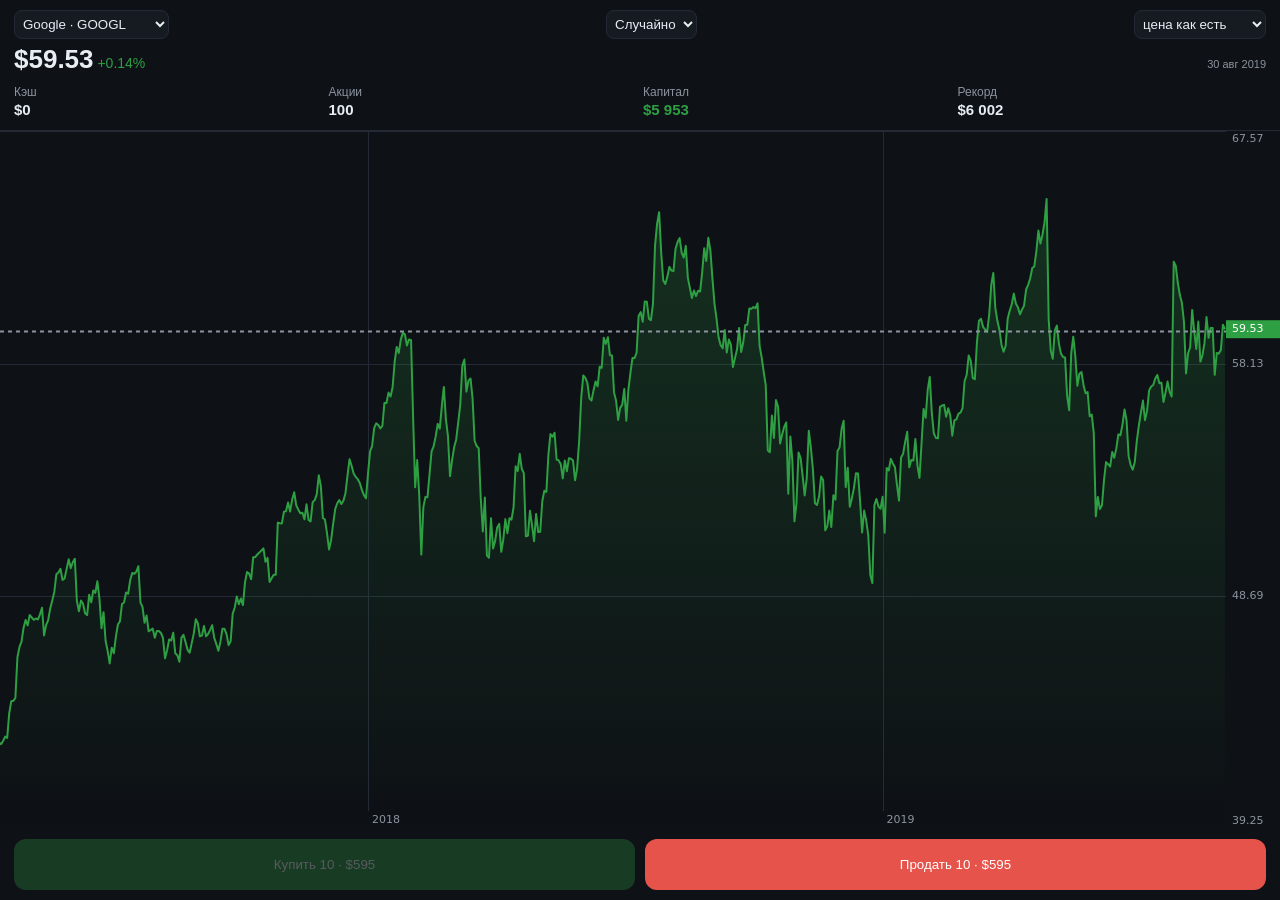
==== index.html @ d9f7d71a "Код-ревью: стрелки в селекторе и ось времени после круга истории Стрелка вниз при фокусе на селектор" ====
<!doctype html>
<html lang="ru">
<head>
<meta charset="utf-8">
<meta name="viewport" content="width=device-width,initial-scale=1,maximum-scale=1,user-scalable=no,viewport-fit=cover">
<meta name="theme-color" content="#0e1116">
<title>Abstract Trader</title>
<style>
  /* touch-action не наследуется, поэтому ставим всем: убирает зум по двойному тапу */
  * { box-sizing: border-box; margin: 0; padding: 0; touch-action: manipulation }
  :root {
    --bg:#0e1116; --panel:#161b22; --line:#232a35;
    --fg:#e6edf3; --dim:#8b949e; --up:#2ea043; --down:#e5534b;
    color-scheme: dark;
  }
  body {
    display: flex; flex-direction: column; height: 100dvh; overflow: hidden;
    background: var(--bg); color: var(--fg);
    font: 14px/1.3 -apple-system, BlinkMacSystemFont, "Segoe UI", Roboto, sans-serif;
    padding: env(safe-area-inset-top) env(safe-area-inset-right) env(safe-area-inset-bottom) env(safe-area-inset-left);
    user-select: none; -webkit-user-select: none; -webkit-text-size-adjust: 100%;
  }
  header { padding: 10px 14px; border-bottom: 1px solid var(--line) }
  .row { display: flex; justify-content: space-between; align-items: baseline; flex-wrap: wrap; gap: 6px 10px }
  .row + .row { margin-top: 4px }
  .price { font-size: 26px; font-weight: 600 }
  .hint { font-size: 11px; color: var(--dim) }
  select {
    max-width: 62%; padding: 5px 4px; border: 1px solid var(--line); border-radius: 8px;
    background: var(--panel); color: var(--fg); font: 600 12px/1 inherit; cursor: pointer;
  }
  .stats { display: grid; grid-template-columns: repeat(4, 1fr); gap: 6px; margin-top: 8px; font-size: 12px; color: var(--dim) }
  .stats b { display: block; font-size: 15px; font-weight: 600; color: var(--fg) }
  .num, .price, .stats b { font-variant-numeric: tabular-nums }
  main { position: relative; flex: 1; min-height: 0 }
  canvas { display: block; width: 100%; height: 100% }
  footer { display: grid; grid-template-columns: 1fr 1fr; gap: 10px; padding: 10px 14px }
  button {
    padding: 18px 0; border: 0; border-radius: 12px; color: #fff; cursor: pointer;
    font: 600 17px/1 inherit; -webkit-tap-highlight-color: transparent;
  }
  button.off { opacity: .3 }
  button:active:not(.off) { transform: translateY(1px) }
  #buy { background: var(--up) } #sell { background: var(--down) }
  #over {
    position: absolute; inset: 0; display: none; flex-direction: column; gap: 14px;
    align-items: center; justify-content: center; text-align: center;
    background: rgba(14,17,22,.92);
  }
  #over.show { display: flex }
  #over h1 { font-size: 22px; color: var(--down) }
  #restart { background: var(--panel); border: 1px solid var(--line); padding: 14px 26px }
</style>
</head>
<body>

<header>
  <div class="row">
    <select id="src"></select>
    <select id="year" hidden></select>
    <select id="month" hidden></select>
    <select id="mode" hidden title="Приводить цену к $10 или играть настоящими котировками">
      <option value="norm">приведена к 10$</option>
      <option value="real">цена как есть</option>
    </select>
  </div>
  <div class="row">
    <span>
      <span class="price" id="price">$10.00</span>
      <span class="num" id="chg">0.00%</span>
      <span class="hint" id="ref"></span>
    </span>
    <span class="hint" id="hint" title="Один тик — один торговый день"></span>
  </div>
  <div class="stats">
    <div>Кэш<b id="cash">$1000</b></div>
    <div>Акции<b id="shares">0</b></div>
    <div>Капитал<b id="equity">$1000</b></div>
    <div>Рекорд<b id="best">&mdash;</b></div>
  </div>
</header>

<main>
  <canvas id="c"></canvas>
  <div id="over">
    <h1 id="verdict">Банкрот</h1>
    <p id="result"></p>
    <button id="restart">Начать заново</button>
  </div>
</main>

<footer>
  <button id="buy">Купить 10</button>
  <button id="sell">Продать 10</button>
</footer>

<script src="data/index.js"></script>
<script>
'use strict';

// --- правила игры ---------------------------------------------------------
const TICK   = 100;    // мс на одну котировку
const POINTS = 600;    // точек в окне графика (= 60 секунд истории)
const LOT    = 10;     // акций в одной сделке
const START  = { price: 10, cash: 1000, shares: 0 };    // режим нормированной цены
const REAL   = { cash: 0, shares: 100 };               // режим настоящих котировок
const RUIN   = 0.1;    // банкротство, если осталась десятая часть стартового капитала

// --- модель случайного рынка ----------------------------------------------
const SIGMA = 0.003;   // волатильность за тик (в лог-доходности)
const PULL  = 0.0008;  // возврат к справедливой цене
const AXIS  = 54;      // ширина шкалы цен, px

// --- источники котировок --------------------------------------------------
// SIM — генератор; остальное — дневные бары реальных бумаг из data/quotes.js.
// Играем не абсолютной ценой, а доходностями бумаги, поэтому старт всегда $10.
const SIM = 'SIM';
const DEFAULT = 'GOOGL';               // что показываем новому игроку
const TICKERS = window.TICKERS || {};   // код бумаги -> название
const QUOTES = window.QUOTES || {};    // сюда попадают уже загруженные ряды

const $ = id => document.getElementById(id);
const cv = $('c'), ctx = cv.getContext('2d');
const hist = new Float32Array(POINTS);    // кольцевой буфер котировок
const months = new Uint16Array(POINTS);  // и код месяца каждого бара: (год - 1970) * 12 + месяц

let head = 0, price, cash, shares, avg, peak, dead;
let drift, regimeEnd, tickAt;
let srcKey = SIM, src = null, series = null, idx = 0, ts = 0;
let startAt = -1;                          // -1 — начинать со случайного места истории
let factor = 1;                            // накопленное дробление акций
let real = false, base = START.price, startEq = 0, rec = SIM, saveAt = 0;
let curAcc = '$', curSec = '$';        // валюта счёта и валюта самой бумаги
let W = 0, H = 0, PW = 0, upFill, downFill;

// --- результат в localStorage ---------------------------------------------
const KEY = 'abstract-trader';
let saved = {};
try { saved = JSON.parse(localStorage.getItem(KEY)) || {}; } catch (e) {}
if (!saved.best || typeof saved.best !== 'object') saved.best = {};   // рекорд — свой у каждой бумаги
function persist() { try { localStorage.setItem(KEY, JSON.stringify(saved)); } catch (e) {} }

// --- рынок ----------------------------------------------------------------
let spare = null;
function gauss() {                     // Бокс—Мюллер, вторую величину кэшируем
  if (spare !== null) { const v = spare; spare = null; return v; }
  const r = Math.sqrt(-2 * Math.log(1 - Math.random())), a = 2 * Math.PI * Math.random();
  spare = r * Math.sin(a);
  return r * Math.cos(a);
}

function newRegime(now) {              // новый тренд длиной 2...30 секунд
  drift = (Math.random() * 2 - 1) * 0.0005;
  regimeEnd = now + 2000 + Math.random() * 28000;
}

const NUM = new Intl.NumberFormat('ru-RU');
const short = v => {                   // 1 234 · 12k · 3.4M — иначе настоящие котировки не влезают
  v = Math.round(v);
  return v >= 1e6 ? (v / 1e6).toFixed(1) + 'M' : v >= 1e4 ? Math.round(v / 1e3) + 'k' : NUM.format(v);
};
const sign = (txt, cur) => cur === '$' ? '$' + txt : txt + ' ' + cur;   // ₽ пишется после суммы
const money = v => sign(short(v), curAcc);
const quote = (v, cur) => sign(v >= 1000 ? NUM.format(Math.round(v)) : v.toFixed(2), cur);

const MONTHS = ['янв', 'фев', 'мар', 'апр', 'май', 'июн', 'июл', 'авг', 'сен', 'окт', 'ноя', 'дек'];
const STEPS = [1, 2, 3, 6, 12, 24, 60, 120];   // сколько месяцев между подписями на оси времени
const monthOf = sec => { const d = new Date(sec * 1000); return (d.getUTCFullYear() - 1970) * 12 + d.getUTCMonth(); };
const stamp = sec => {                 // время хранится в часовом поясе биржи — печатаем как есть
  const d = new Date(sec * 1000);
  return d.getUTCDate() + ' ' + MONTHS[d.getUTCMonth()] + ' ' + d.getUTCFullYear();
};

const equity = () => cash + shares * price;

function simReturn(now) {              // тренд + возврат к среднему + случайный шок
  if (now >= regimeEnd) newRegime(now);
  return drift + PULL * Math.log(START.price / price) + SIGMA * gauss();
}

function realReturn() {                // следующий бар реальной истории
  const prev = series[idx];
  if (++idx === series.length) { idx = 0; ts = src.t0; return 0; }   // круг: цену не рвём
  ts += src.dh[idx - 1] * 3600;
  return Math.log(series[idx] / prev);
}

// Как настоящий эмитент: если цена ушла далеко от стартовой, дробим акции (k = 2)
// или, наоборот, консолидируем (k = 0.5). Капитал и форма графика не меняются —
// меняется только масштаб цены, и лот из 10 акций остаётся по карману.
function rescale(k) {
  const odd = shares % (2 * LOT);        // при консолидации остаток не делится на лот —
  if (k < 1) { cash += odd * price; shares -= odd; }   // отдаём его деньгами
  shares *= k; price /= k; avg /= k; factor *= k;
  for (let i = 0; i < POINTS; i++) hist[i] /= k;
}

function step(now) {
  price *= Math.exp(series ? realReturn() : simReturn(now));
  hist[head] = price;
  if (series) months[head] = monthOf(ts);
  head = (head + 1) % POINTS;
  if (!real) {                          // настоящие котировки не трогаем
    if (price > base * 2) rescale(2);
    else if (price < base / 2) rescale(0.5);
  }

  const eq = equity();
  if (eq > peak) {
    peak = eq;
    if (peak > (saved.best[rec] || 0)) {       // рекорд пишем сразу, а не в конце партии
      saved.best[rec] = Math.round(peak);
      if (now > saveAt) { persist(); saveAt = now + 2000; }   // на диск — не чаще раза в 2 секунды
    }
  }
  if (eq < startEq * RUIN || (!shares && cash < LOT * price)) gameOver();
}

// --- сделки ---------------------------------------------------------------
function buy() {
  const cost = LOT * price;
  if (dead || cash < cost) return;
  avg = (avg * shares + cost) / (shares + LOT);
  cash -= cost; shares += LOT;
  hud();
}

function sell() {
  if (dead || shares < LOT) return;
  cash += LOT * price; shares -= LOT;
  hud();
}

// --- партия ---------------------------------------------------------------
function reset() {
  factor = 1;
  src = QUOTES[srcKey] || null;
  series = src ? src.c : null;
  real = !!series && $('mode').value === 'real';
  curSec = src && src.cur || '$';
  curAcc = real ? curSec : '$';        // с нормировкой к $10 счёт всегда долларовый
  rec = srcKey + (real ? '·real' : '');
  price = base = START.price;
  cash = real ? REAL.cash : START.cash;
  shares = real ? REAL.shares : START.shares;
  if (series) {
    // отрезок реальной истории; окно перед ним — уже готовая предыстория
    idx = startAt >= 0 ? startAt : POINTS + Math.floor(Math.random() * (series.length - POINTS));
    const from = idx - POINTS + 1;
    if (real) price = base = series[idx];
    ts = src.t0;
    for (let i = 0; i < from; i++) ts += src.dh[i] * 3600;
    for (let i = 0; i < POINTS; i++) {
      hist[i] = price * series[from + i] / series[idx];
      months[i] = monthOf(ts);
      if (i < POINTS - 1) ts += src.dh[from + i] * 3600;   // в конце ts — время текущего бара
    }
  } else {
    // предыстория: идём от текущей цены назад, чтобы график сразу выглядел живым
    for (let i = POINTS - 1, p = price; i >= 0; i--) {
      hist[i] = p;
      p *= Math.exp(SIGMA * gauss() - PULL * Math.log(START.price / p));
    }
  }
  head = 0;
  avg = price;
  peak = startEq = equity(); dead = false;
  tickAt = performance.now(); newRegime(tickAt);
  $('over').classList.remove('show');
  hud();
}

function gameOver() {
  dead = true;
  saved.last = Math.round(peak);
  saved.best[rec] = Math.max(saved.best[rec] || 0, saved.last);
  persist();
  $('verdict').textContent = equity() < startEq * RUIN ? 'Банкрот' : 'Не на что торговать';
  $('result').textContent = 'Результат: ' + money(saved.last) + ' · Рекорд: ' + money(saved.best[rec]);
  $('over').classList.add('show');
  hud();
}

// --- интерфейс ------------------------------------------------------------
function hud() {
  const eq = equity(), mult = price * factor / base, chg = (mult - 1) * 100;
  $('price').textContent = quote(price, curAcc);
  // для справки — настоящая котировка бумаги в этот день, в её родной валюте
  $('ref').textContent = series && !real ? '(' + quote(series[idx], curSec) + ')' : '';
  // в затяжных партиях проценты вырождаются в пять цифр — печатаем кратность
  $('chg').textContent = Math.abs(chg) < 1000 ? (chg < 0 ? '' : '+') + chg.toFixed(2) + '%'
                                              : '×' + NUM.format(Math.round(mult));
  $('chg').style.color = chg < 0 ? 'var(--down)' : 'var(--up)';
  $('cash').textContent = money(cash);
  $('shares').textContent = NUM.format(shares);
  $('equity').textContent = money(eq);
  $('equity').style.color = eq < startEq ? 'var(--down)' : 'var(--up)';
  $('best').textContent = saved.best[rec] ? money(saved.best[rec]) : '—';
  $('hint').textContent = series ? stamp(ts) : 'выдуманная бумага';

  const cost = LOT * price;              // цену лота пишем на кнопке: видно, почему она гаснет
  $('buy').textContent = 'Купить 10 · ' + money(cost);
  $('sell').textContent = 'Продать 10 · ' + money(cost);
  $('buy').classList.toggle('off', dead || cash < cost);
  $('sell').classList.toggle('off', dead || shares < LOT);
}

function resize() {
  const r = cv.getBoundingClientRect(), d = Math.min(window.devicePixelRatio || 1, 2);
  W = r.width; H = r.height; PW = W - AXIS;
  cv.width = Math.round(W * d); cv.height = Math.round(H * d);
  ctx.setTransform(d, 0, 0, d, 0, 0);
  upFill = fade('#2ea043'); downFill = fade('#e5534b');
}

function fade(color) {
  const g = ctx.createLinearGradient(0, 0, 0, H);
  g.addColorStop(0, color + '40');
  g.addColorStop(1, color + '00');
  return g;
}

// f — доля прошедшего тика: за счёт неё график едет плавно, а не рывками
function draw(f) {
  ctx.clearRect(0, 0, W, H);

  let lo = Infinity, hi = -Infinity;
  for (let i = 0; i < POINTS; i++) { const v = hist[i]; if (v < lo) lo = v; if (v > hi) hi = v; }
  const pad = (hi - lo) * 0.12 + 0.02;
  lo = Math.max(0, lo - pad); hi += pad;   // цена не бывает отрицательной

  const k = H / (hi - lo);
  const y = v => (hi - v) * k;
  const dx = PW / (POINTS - 2);
  const x0 = PW - dx * (POINTS - f);

  ctx.font = '11px system-ui, sans-serif';
  ctx.textBaseline = 'middle';
  ctx.lineWidth = 1;
  for (let i = 0; i <= 3; i++) {
    const v = lo + (hi - lo) * i / 3, yy = Math.round(y(v)) + .5;
    ctx.strokeStyle = '#232a35';
    ctx.beginPath(); ctx.moveTo(0, yy); ctx.lineTo(PW, yy); ctx.stroke();
    ctx.fillStyle = '#8b949e';
    ctx.fillText(v >= 1000 ? Math.round(v) : v.toFixed(2), PW + 6, Math.min(Math.max(yy, 8), H - 8));
  }

  // ось времени: границы месяцев для реальной истории, секунды — для выдуманной
  if (series) {
    // шаг подписей выбираем из круглых значений и привязываем к самому месяцу (c % step),
    // а не к его номеру в окне — иначе при уходе месяца за край съезжал бы весь набор
    // после круга истории в окне соседствуют две эпохи и разность уходит в минус
    const span = Math.abs(months[(head + POINTS - 1) % POINTS] - months[head]);
    const step = STEPS.find(v => span / v <= 4) || 240;
    for (let i = 1; i < POINTS; i++) {
      const c = months[(head + i) % POINTS];
      if (c === months[(head + i - 1) % POINTS] || c % step) continue;
      mark(x0 + dx * i, step < 12 ? MONTHS[c % 12] + ' ' + (1970 + (c / 12 | 0)) : String(1970 + (c / 12 | 0)));
    }
  } else {
    for (let i = POINTS - 1 - 100; i > 0; i -= 100) mark(x0 + dx * i, '−' + (POINTS - 1 - i) * TICK / 1000 + ' с');
  }

  const up = price >= hist[head];               // hist[head] — самая старая точка
  ctx.beginPath();
  ctx.moveTo(x0, y(hist[head]));
  for (let i = 1; i < POINTS; i++) ctx.lineTo(x0 + dx * i, y(hist[(head + i) % POINTS]));
  ctx.strokeStyle = up ? '#2ea043' : '#e5534b';
  ctx.lineWidth = 2; ctx.lineJoin = 'round';
  ctx.stroke();

  ctx.lineTo(x0 + dx * (POINTS - 1), H); ctx.lineTo(x0, H); ctx.closePath();
  ctx.fillStyle = up ? upFill : downFill;
  ctx.fill();

  if (shares) {                                  // средняя цена позиции
    const yy = Math.round(y(avg)) + .5;
    ctx.setLineDash([4, 4]);
    ctx.strokeStyle = '#8b949e';
    ctx.beginPath(); ctx.moveTo(0, yy); ctx.lineTo(PW, yy); ctx.stroke();
    ctx.setLineDash([]);
  }

  const yp = Math.min(Math.max(y(price), 9), H - 9);   // ценник у правого края
  ctx.fillStyle = up ? '#2ea043' : '#e5534b';
  ctx.fillRect(PW, yp - 9, W - PW, 18);
  ctx.fillStyle = '#fff';
  ctx.fillText(price >= 1000 ? Math.round(price) : price.toFixed(2), PW + 6, yp);
}

function mark(x, text) {                 // вертикальная риска с подписью времени
  if (x < 24 || x > PW - 46) return;
  const xx = Math.round(x) + .5;
  ctx.strokeStyle = '#232a35';
  ctx.beginPath(); ctx.moveTo(xx, 0); ctx.lineTo(xx, H - 18); ctx.stroke();
  ctx.fillStyle = '#8b949e';
  ctx.fillText(text, x + 4, H - 9);
}

function frame(now) {
  if (!dead) {
    if (now - tickAt > 1000) tickAt = now - TICK;   // вкладка была свёрнута — не догоняем
    let ticks = 0;
    while (now - tickAt >= TICK && !dead) { tickAt += TICK; step(now); ticks++; }
    if (ticks) hud();
  }
  draw(dead ? 1 : (now - tickAt) / TICK);
  requestAnimationFrame(frame);
}

// --- выбор бумаги и периода -----------------------------------------------
const sel = $('src'), ySel = $('year'), mSel = $('month'), mode = $('mode');
let periods = [];                      // [год, месяц, номер бара] — откуда можно начать партию

// ряды лежат по файлу на бумагу и грузятся по требованию: история глубокая, старт лёгкий
const loading = {};
function load(key, done) {
  if (!TICKERS[key] || QUOTES[key]) return done();
  if (loading[key]) return;            // уже в пути — сработает тот же колбэк
  loading[key] = 1;
  const el = document.createElement('script');
  el.src = 'data/' + key + '.js';
  el.onload = el.onerror = () => { delete loading[key]; done(); };
  document.head.appendChild(el);
}

function start() { reset(); buildPeriods(); }

// начала месяцев, доступные для старта: раньше POINTS баров нет предыстории на весь экран
function buildPeriods() {
  periods = [];
  ySel.hidden = mode.hidden = !series;   // у выдуманной бумаги нет ни дат, ни настоящей цены
  mSel.hidden = true;
  ySel.textContent = '';
  if (!series) return;
  ySel.add(new Option('Случайно', -1));
  for (let i = 0, t = src.t0, m = -1, y = 0; i < series.length; t += (src.dh[i] || 0) * 3600, i++) {
    if (i < POINTS) continue;
    const d = new Date(t * 1000);
    if (d.getUTCMonth() === m) continue;
    m = d.getUTCMonth();
    periods.push([d.getUTCFullYear(), m, i]);
    if (d.getUTCFullYear() !== y) ySel.add(new Option(y = d.getUTCFullYear(), y));
  }
  ySel.value = -1;
}

sel.add(new Option('Выдуманная бумага', SIM));
for (const k in TICKERS) sel.add(new Option(TICKERS[k] + ' · ' + k, k));
srcKey = TICKERS[DEFAULT] ? DEFAULT : SIM;
if (saved.src === SIM || TICKERS[saved.src]) srcKey = saved.src;
sel.value = srcKey;
sel.onchange = () => {
  srcKey = saved.src = sel.value; startAt = -1; persist();
  load(srcKey, start);
};
ySel.onchange = () => {
  const y = +ySel.value;
  mSel.hidden = y < 0;
  mSel.textContent = '';
  if (y > 0) for (const [py, pm, i] of periods) if (py === y) mSel.add(new Option(MONTHS[pm], i));
  startAt = y < 0 ? -1 : +mSel.value;
  reset();
};
mSel.onchange = () => { startAt = +mSel.value; reset(); };
mode.value = saved.real === false ? 'norm' : 'real';   // по умолчанию — настоящие котировки
mode.onchange = () => { saved.real = mode.value === 'real'; persist(); reset(); };

$('buy').onclick = buy;
$('sell').onclick = sell;
$('restart').onclick = reset;
addEventListener('keydown', e => {
  if (e.target.tagName === 'SELECT') return;   // там стрелками листают список, а не торгуют
  if (e.key === 'ArrowUp') buy();
  if (e.key === 'ArrowDown') sell();
});
new ResizeObserver(resize).observe(cv);
addEventListener('pagehide', persist);   // уходим со страницы — дописываем рекорд

resize();
reset();                 // пока грузится история, показываем выдуманную бумагу
load(srcKey, start);
requestAnimationFrame(frame);
</script>
</body>
</html>
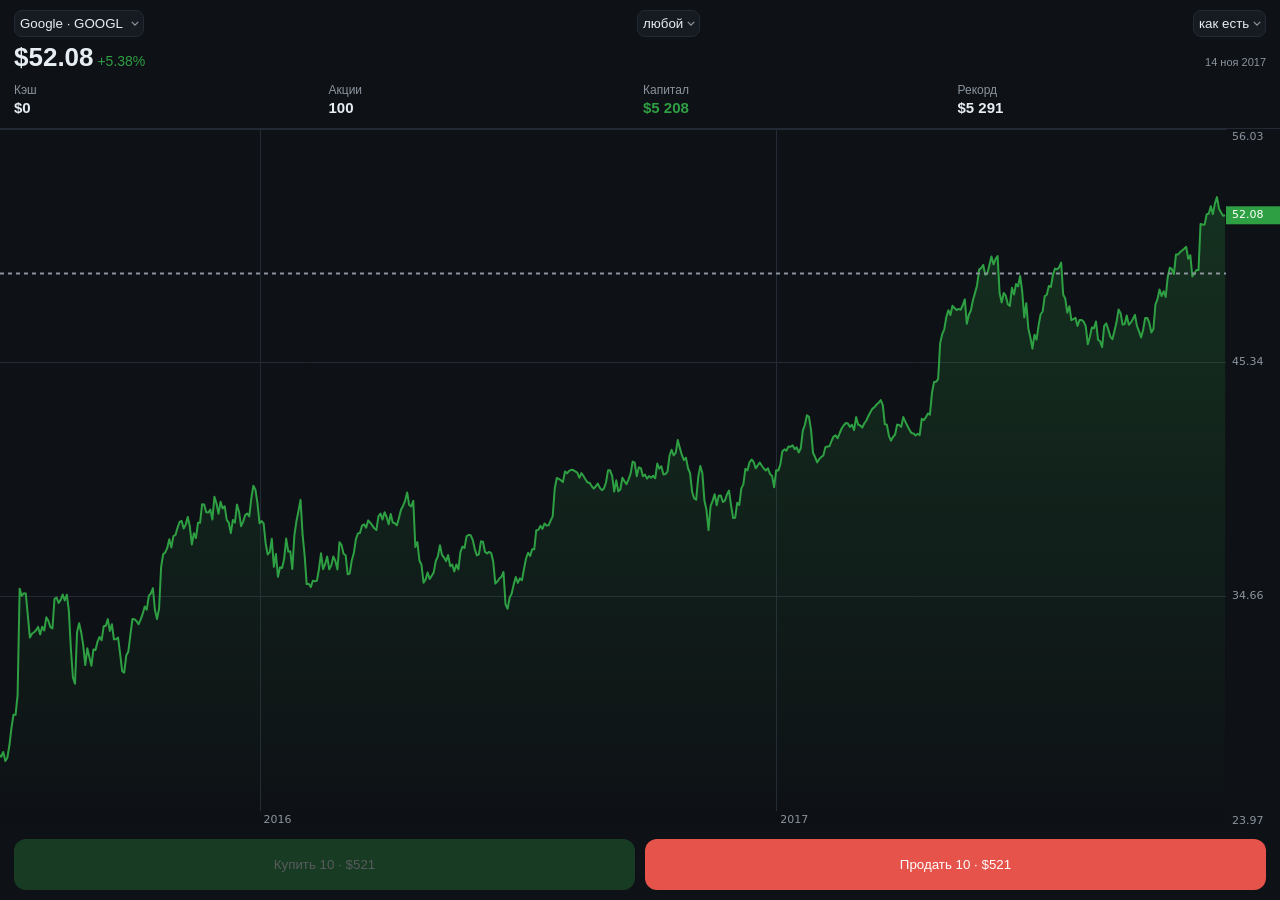
==== commit f45f6354: "Четыре селектора в одну строку на телефоне Подписи режима сокращены до «как есть» и «к $10», «Выдума" ====
--- a/index.html
+++ b/index.html
@@ -21,13 +21,16 @@
     user-select: none; -webkit-user-select: none; -webkit-text-size-adjust: 100%;
   }
   header { padding: 10px 14px; border-bottom: 1px solid var(--line) }
-  .row { display: flex; justify-content: space-between; align-items: baseline; flex-wrap: wrap; gap: 6px 10px }
+  .row { display: flex; justify-content: space-between; align-items: baseline; flex-wrap: wrap; gap: 6px 6px }
   .row + .row { margin-top: 4px }
   .price { font-size: 26px; font-weight: 600 }
   .hint { font-size: 11px; color: var(--dim) }
   select {
-    max-width: 62%; padding: 5px 4px; border: 1px solid var(--line); border-radius: 8px;
+    max-width: 62%; padding: 5px 15px 5px 5px; border: 1px solid var(--line); border-radius: 8px;
     background: var(--panel); color: var(--fg); font: 600 12px/1 inherit; cursor: pointer;
+    appearance: none; -webkit-appearance: none;   /* нативная стрелка съедает вдвое больше места */
+    background-image: url("data:image/svg+xml,%3Csvg xmlns='http://www.w3.org/2000/svg' viewBox='0 0 10 6' fill='none' stroke='%238b949e' stroke-width='1.6'%3E%3Cpath d='M1 1l4 4 4-4'/%3E%3C/svg%3E");
+    background-repeat: no-repeat; background-position: right 4px center; background-size: 8px 5px;
   }
   .stats { display: grid; grid-template-columns: repeat(4, 1fr); gap: 6px; margin-top: 8px; font-size: 12px; color: var(--dim) }
   .stats b { display: block; font-size: 15px; font-weight: 600; color: var(--fg) }
@@ -60,8 +63,8 @@
     <select id="year" hidden></select>
     <select id="month" hidden></select>
     <select id="mode" hidden title="Приводить цену к $10 или играть настоящими котировками">
-      <option value="norm">приведена к 10$</option>
-      <option value="real">цена как есть</option>
+      <option value="norm">к $10</option>
+      <option value="real">как есть</option>
     </select>
   </div>
   <div class="row">
@@ -433,7 +436,7 @@
   mSel.hidden = true;
   ySel.textContent = '';
   if (!series) return;
-  ySel.add(new Option('Случайно', -1));
+  ySel.add(new Option('любой', -1));
   for (let i = 0, t = src.t0, m = -1, y = 0; i < series.length; t += (src.dh[i] || 0) * 3600, i++) {
     if (i < POINTS) continue;
     const d = new Date(t * 1000);
@@ -445,7 +448,7 @@
   ySel.value = -1;
 }
 
-sel.add(new Option('Выдуманная бумага', SIM));
+sel.add(new Option('Выдуманная', SIM));
 for (const k in TICKERS) sel.add(new Option(TICKERS[k] + ' · ' + k, k));
 srcKey = TICKERS[DEFAULT] ? DEFAULT : SIM;
 if (saved.src === SIM || TICKERS[saved.src]) srcKey = saved.src;
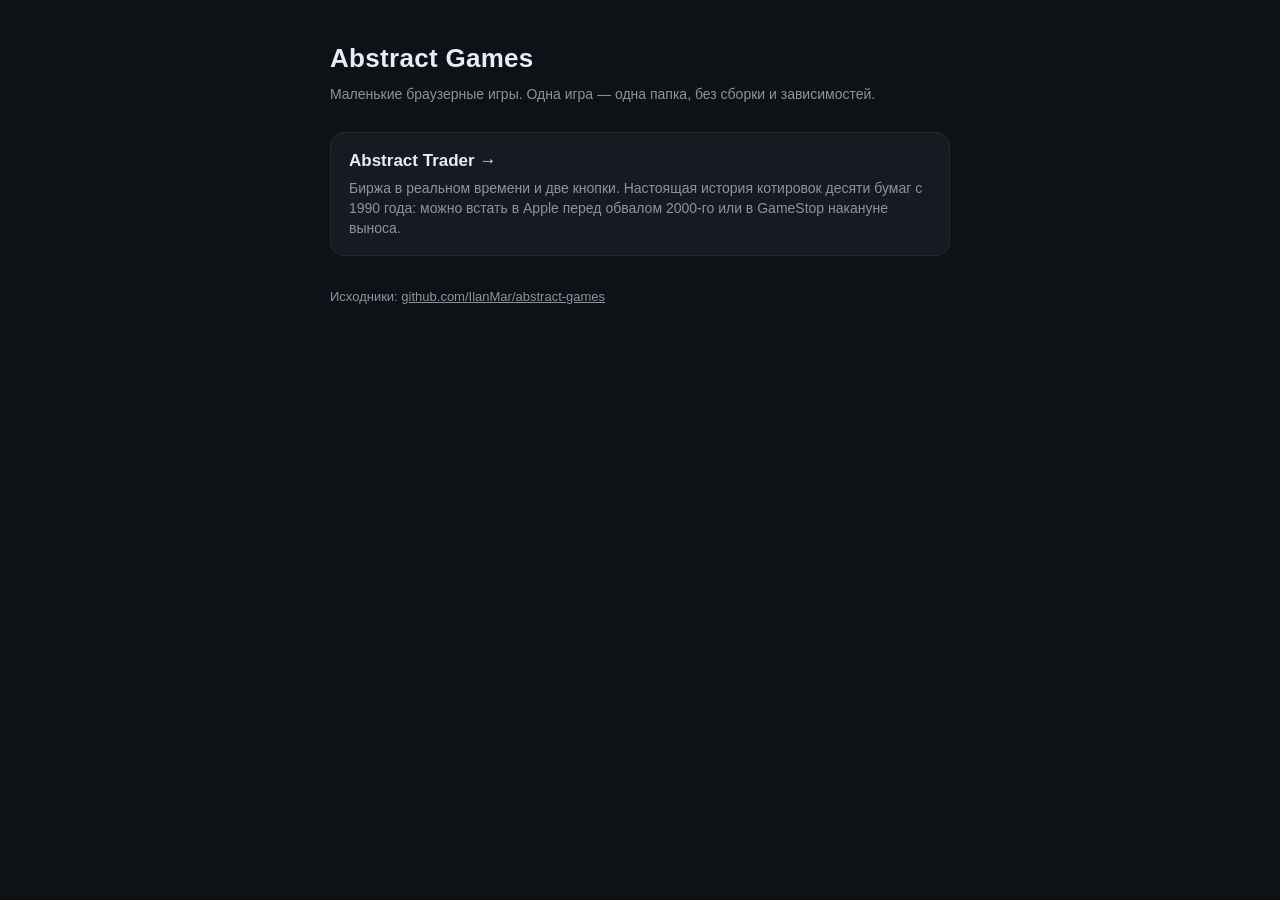
==== commit 9d68b18b: "Игра переехала в trader/, в корне витрина Одна игра — одна папка: index.html, данные и скрипт загруз" ====
--- a/index.html
+++ b/index.html
@@ -2,488 +2,59 @@
 <html lang="ru">
 <head>
 <meta charset="utf-8">
-<meta name="viewport" content="width=device-width,initial-scale=1,maximum-scale=1,user-scalable=no,viewport-fit=cover">
+<meta name="viewport" content="width=device-width,initial-scale=1,viewport-fit=cover">
 <meta name="theme-color" content="#0e1116">
-<title>Abstract Trader</title>
+<title>Abstract Games</title>
 <style>
-  /* touch-action не наследуется, поэтому ставим всем: убирает зум по двойному тапу */
-  * { box-sizing: border-box; margin: 0; padding: 0; touch-action: manipulation }
+  * { box-sizing: border-box; margin: 0; padding: 0 }
   :root {
     --bg:#0e1116; --panel:#161b22; --line:#232a35;
-    --fg:#e6edf3; --dim:#8b949e; --up:#2ea043; --down:#e5534b;
+    --fg:#e6edf3; --dim:#8b949e; --up:#2ea043;
     color-scheme: dark;
   }
   body {
-    display: flex; flex-direction: column; height: 100dvh; overflow: hidden;
-    background: var(--bg); color: var(--fg);
-    font: 14px/1.3 -apple-system, BlinkMacSystemFont, "Segoe UI", Roboto, sans-serif;
-    padding: env(safe-area-inset-top) env(safe-area-inset-right) env(safe-area-inset-bottom) env(safe-area-inset-left);
-    user-select: none; -webkit-user-select: none; -webkit-text-size-adjust: 100%;
+    min-height: 100dvh; background: var(--bg); color: var(--fg);
+    font: 15px/1.45 -apple-system, BlinkMacSystemFont, "Segoe UI", Roboto, sans-serif;
+    padding: 40px 20px calc(40px + env(safe-area-inset-bottom));
+    -webkit-text-size-adjust: 100%;
   }
-  header { padding: 10px 14px; border-bottom: 1px solid var(--line) }
-  .row { display: flex; justify-content: space-between; align-items: baseline; flex-wrap: wrap; gap: 6px 6px }
-  .row + .row { margin-top: 4px }
-  .price { font-size: 26px; font-weight: 600 }
-  .hint { font-size: 11px; color: var(--dim) }
-  select {
-    max-width: 62%; padding: 5px 15px 5px 5px; border: 1px solid var(--line); border-radius: 8px;
-    background: var(--panel); color: var(--fg); font: 600 12px/1 inherit; cursor: pointer;
-    appearance: none; -webkit-appearance: none;   /* нативная стрелка съедает вдвое больше места */
-    background-image: url("data:image/svg+xml,%3Csvg xmlns='http://www.w3.org/2000/svg' viewBox='0 0 10 6' fill='none' stroke='%238b949e' stroke-width='1.6'%3E%3Cpath d='M1 1l4 4 4-4'/%3E%3C/svg%3E");
-    background-repeat: no-repeat; background-position: right 4px center; background-size: 8px 5px;
+  main { max-width: 620px; margin: 0 auto }
+  h1 { font-size: 26px; font-weight: 600; letter-spacing: .3px }
+  .sub { margin-top: 6px; color: var(--dim); font-size: 14px }
+  ul { list-style: none; margin-top: 28px; display: grid; gap: 12px }
+  a.game {
+    display: block; padding: 16px 18px; border: 1px solid var(--line); border-radius: 14px;
+    background: var(--panel); color: inherit; text-decoration: none;
   }
-  .stats { display: grid; grid-template-columns: repeat(4, 1fr); gap: 6px; margin-top: 8px; font-size: 12px; color: var(--dim) }
-  .stats b { display: block; font-size: 15px; font-weight: 600; color: var(--fg) }
-  .num, .price, .stats b { font-variant-numeric: tabular-nums }
-  main { position: relative; flex: 1; min-height: 0 }
-  canvas { display: block; width: 100%; height: 100% }
-  footer { display: grid; grid-template-columns: 1fr 1fr; gap: 10px; padding: 10px 14px }
-  button {
-    padding: 18px 0; border: 0; border-radius: 12px; color: #fff; cursor: pointer;
-    font: 600 17px/1 inherit; -webkit-tap-highlight-color: transparent;
-  }
-  button.off { opacity: .3 }
-  button:active:not(.off) { transform: translateY(1px) }
-  #buy { background: var(--up) } #sell { background: var(--down) }
-  #over {
-    position: absolute; inset: 0; display: none; flex-direction: column; gap: 14px;
-    align-items: center; justify-content: center; text-align: center;
-    background: rgba(14,17,22,.92);
-  }
-  #over.show { display: flex }
-  #over h1 { font-size: 22px; color: var(--down) }
-  #restart { background: var(--panel); border: 1px solid var(--line); padding: 14px 26px }
+  a.game:hover { border-color: var(--up) }
+  a.game:active { transform: translateY(1px) }
+  .name { font-size: 17px; font-weight: 600 }
+  .about { margin-top: 4px; color: var(--dim); font-size: 14px }
+  footer { margin-top: 32px; color: var(--dim); font-size: 13px }
+  footer a { color: var(--dim) }
 </style>
 </head>
 <body>
 
-<header>
-  <div class="row">
-    <select id="src"></select>
-    <select id="year" hidden></select>
-    <select id="month" hidden></select>
-    <select id="mode" hidden title="Приводить цену к $10 или играть настоящими котировками">
-      <option value="norm">к $10</option>
-      <option value="real">как есть</option>
-    </select>
-  </div>
-  <div class="row">
-    <span>
-      <span class="price" id="price">$10.00</span>
-      <span class="num" id="chg">0.00%</span>
-      <span class="hint" id="ref"></span>
-    </span>
-    <span class="hint" id="hint" title="Один тик — один торговый день"></span>
-  </div>
-  <div class="stats">
-    <div>Кэш<b id="cash">$1000</b></div>
-    <div>Акции<b id="shares">0</b></div>
-    <div>Капитал<b id="equity">$1000</b></div>
-    <div>Рекорд<b id="best">&mdash;</b></div>
-  </div>
-</header>
+<main>
+  <h1>Abstract Games</h1>
+  <p class="sub">Маленькие браузерные игры. Одна игра — одна папка, без сборки и зависимостей.</p>
 
-<main>
-  <canvas id="c"></canvas>
-  <div id="over">
-    <h1 id="verdict">Банкрот</h1>
-    <p id="result"></p>
-    <button id="restart">Начать заново</button>
-  </div>
+  <ul>
+    <li>
+      <a class="game" href="trader/">
+        <div class="name">Abstract Trader &rarr;</div>
+        <div class="about">
+          Биржа в реальном времени и две кнопки. Настоящая история котировок
+          десяти бумаг с 1990 года: можно встать в Apple перед обвалом 2000-го
+          или в GameStop накануне выноса.
+        </div>
+      </a>
+    </li>
+  </ul>
+
+  <footer>Исходники: <a href="https://github.com/IlanMar/abstract-games">github.com/IlanMar/abstract-games</a></footer>
 </main>
 
-<footer>
-  <button id="buy">Купить 10</button>
-  <button id="sell">Продать 10</button>
-</footer>
-
-<script src="data/index.js"></script>
-<script>
-'use strict';
-
-// --- правила игры ---------------------------------------------------------
-const TICK   = 100;    // мс на одну котировку
-const POINTS = 600;    // точек в окне графика (= 60 секунд истории)
-const LOT    = 10;     // акций в одной сделке
-const START  = { price: 10, cash: 1000, shares: 0 };    // режим нормированной цены
-const REAL   = { cash: 0, shares: 100 };               // режим настоящих котировок
-const RUIN   = 0.1;    // банкротство, если осталась десятая часть стартового капитала
-
-// --- модель случайного рынка ----------------------------------------------
-const SIGMA = 0.003;   // волатильность за тик (в лог-доходности)
-const PULL  = 0.0008;  // возврат к справедливой цене
-const AXIS  = 54;      // ширина шкалы цен, px
-
-// --- источники котировок --------------------------------------------------
-// SIM — генератор; остальное — дневные бары реальных бумаг из data/quotes.js.
-// Играем не абсолютной ценой, а доходностями бумаги, поэтому старт всегда $10.
-const SIM = 'SIM';
-const DEFAULT = 'GOOGL';               // что показываем новому игроку
-const TICKERS = window.TICKERS || {};   // код бумаги -> название
-const QUOTES = window.QUOTES || {};    // сюда попадают уже загруженные ряды
-
-const $ = id => document.getElementById(id);
-const cv = $('c'), ctx = cv.getContext('2d');
-const hist = new Float32Array(POINTS);    // кольцевой буфер котировок
-const months = new Uint16Array(POINTS);  // и код месяца каждого бара: (год - 1970) * 12 + месяц
-
-let head = 0, price, cash, shares, avg, peak, dead;
-let drift, regimeEnd, tickAt;
-let srcKey = SIM, src = null, series = null, idx = 0, ts = 0;
-let startAt = -1;                          // -1 — начинать со случайного места истории
-let factor = 1;                            // накопленное дробление акций
-let real = false, base = START.price, startEq = 0, rec = SIM, saveAt = 0;
-let curAcc = '$', curSec = '$';        // валюта счёта и валюта самой бумаги
-let W = 0, H = 0, PW = 0, upFill, downFill;
-
-// --- результат в localStorage ---------------------------------------------
-const KEY = 'abstract-trader';
-let saved = {};
-try { saved = JSON.parse(localStorage.getItem(KEY)) || {}; } catch (e) {}
-if (!saved.best || typeof saved.best !== 'object') saved.best = {};   // рекорд — свой у каждой бумаги
-function persist() { try { localStorage.setItem(KEY, JSON.stringify(saved)); } catch (e) {} }
-
-// --- рынок ----------------------------------------------------------------
-let spare = null;
-function gauss() {                     // Бокс—Мюллер, вторую величину кэшируем
-  if (spare !== null) { const v = spare; spare = null; return v; }
-  const r = Math.sqrt(-2 * Math.log(1 - Math.random())), a = 2 * Math.PI * Math.random();
-  spare = r * Math.sin(a);
-  return r * Math.cos(a);
-}
-
-function newRegime(now) {              // новый тренд длиной 2...30 секунд
-  drift = (Math.random() * 2 - 1) * 0.0005;
-  regimeEnd = now + 2000 + Math.random() * 28000;
-}
-
-const NUM = new Intl.NumberFormat('ru-RU');
-const short = v => {                   // 1 234 · 12k · 3.4M — иначе настоящие котировки не влезают
-  v = Math.round(v);
-  return v >= 1e6 ? (v / 1e6).toFixed(1) + 'M' : v >= 1e4 ? Math.round(v / 1e3) + 'k' : NUM.format(v);
-};
-const sign = (txt, cur) => cur === '$' ? '$' + txt : txt + ' ' + cur;   // ₽ пишется после суммы
-const money = v => sign(short(v), curAcc);
-const quote = (v, cur) => sign(v >= 1000 ? NUM.format(Math.round(v)) : v.toFixed(2), cur);
-
-const MONTHS = ['янв', 'фев', 'мар', 'апр', 'май', 'июн', 'июл', 'авг', 'сен', 'окт', 'ноя', 'дек'];
-const STEPS = [1, 2, 3, 6, 12, 24, 60, 120];   // сколько месяцев между подписями на оси времени
-const monthOf = sec => { const d = new Date(sec * 1000); return (d.getUTCFullYear() - 1970) * 12 + d.getUTCMonth(); };
-const stamp = sec => {                 // время хранится в часовом поясе биржи — печатаем как есть
-  const d = new Date(sec * 1000);
-  return d.getUTCDate() + ' ' + MONTHS[d.getUTCMonth()] + ' ' + d.getUTCFullYear();
-};
-
-const equity = () => cash + shares * price;
-
-function simReturn(now) {              // тренд + возврат к среднему + случайный шок
-  if (now >= regimeEnd) newRegime(now);
-  return drift + PULL * Math.log(START.price / price) + SIGMA * gauss();
-}
-
-function realReturn() {                // следующий бар реальной истории
-  const prev = series[idx];
-  if (++idx === series.length) { idx = 0; ts = src.t0; return 0; }   // круг: цену не рвём
-  ts += src.dh[idx - 1] * 3600;
-  return Math.log(series[idx] / prev);
-}
-
-// Как настоящий эмитент: если цена ушла далеко от стартовой, дробим акции (k = 2)
-// или, наоборот, консолидируем (k = 0.5). Капитал и форма графика не меняются —
-// меняется только масштаб цены, и лот из 10 акций остаётся по карману.
-function rescale(k) {
-  const odd = shares % (2 * LOT);        // при консолидации остаток не делится на лот —
-  if (k < 1) { cash += odd * price; shares -= odd; }   // отдаём его деньгами
-  shares *= k; price /= k; avg /= k; factor *= k;
-  for (let i = 0; i < POINTS; i++) hist[i] /= k;
-}
-
-function step(now) {
-  price *= Math.exp(series ? realReturn() : simReturn(now));
-  hist[head] = price;
-  if (series) months[head] = monthOf(ts);
-  head = (head + 1) % POINTS;
-  if (!real) {                          // настоящие котировки не трогаем
-    if (price > base * 2) rescale(2);
-    else if (price < base / 2) rescale(0.5);
-  }
-
-  const eq = equity();
-  if (eq > peak) {
-    peak = eq;
-    if (peak > (saved.best[rec] || 0)) {       // рекорд пишем сразу, а не в конце партии
-      saved.best[rec] = Math.round(peak);
-      if (now > saveAt) { persist(); saveAt = now + 2000; }   // на диск — не чаще раза в 2 секунды
-    }
-  }
-  if (eq < startEq * RUIN || (!shares && cash < LOT * price)) gameOver();
-}
-
-// --- сделки ---------------------------------------------------------------
-function buy() {
-  const cost = LOT * price;
-  if (dead || cash < cost) return;
-  avg = (avg * shares + cost) / (shares + LOT);
-  cash -= cost; shares += LOT;
-  hud();
-}
-
-function sell() {
-  if (dead || shares < LOT) return;
-  cash += LOT * price; shares -= LOT;
-  hud();
-}
-
-// --- партия ---------------------------------------------------------------
-function reset() {
-  factor = 1;
-  src = QUOTES[srcKey] || null;
-  series = src ? src.c : null;
-  real = !!series && $('mode').value === 'real';
-  curSec = src && src.cur || '$';
-  curAcc = real ? curSec : '$';        // с нормировкой к $10 счёт всегда долларовый
-  rec = srcKey + (real ? '·real' : '');
-  price = base = START.price;
-  cash = real ? REAL.cash : START.cash;
-  shares = real ? REAL.shares : START.shares;
-  if (series) {
-    // отрезок реальной истории; окно перед ним — уже готовая предыстория
-    idx = startAt >= 0 ? startAt : POINTS + Math.floor(Math.random() * (series.length - POINTS));
-    const from = idx - POINTS + 1;
-    if (real) price = base = series[idx];
-    ts = src.t0;
-    for (let i = 0; i < from; i++) ts += src.dh[i] * 3600;
-    for (let i = 0; i < POINTS; i++) {
-      hist[i] = price * series[from + i] / series[idx];
-      months[i] = monthOf(ts);
-      if (i < POINTS - 1) ts += src.dh[from + i] * 3600;   // в конце ts — время текущего бара
-    }
-  } else {
-    // предыстория: идём от текущей цены назад, чтобы график сразу выглядел живым
-    for (let i = POINTS - 1, p = price; i >= 0; i--) {
-      hist[i] = p;
-      p *= Math.exp(SIGMA * gauss() - PULL * Math.log(START.price / p));
-    }
-  }
-  head = 0;
-  avg = price;
-  peak = startEq = equity(); dead = false;
-  tickAt = performance.now(); newRegime(tickAt);
-  $('over').classList.remove('show');
-  hud();
-}
-
-function gameOver() {
-  dead = true;
-  saved.last = Math.round(peak);
-  saved.best[rec] = Math.max(saved.best[rec] || 0, saved.last);
-  persist();
-  $('verdict').textContent = equity() < startEq * RUIN ? 'Банкрот' : 'Не на что торговать';
-  $('result').textContent = 'Результат: ' + money(saved.last) + ' · Рекорд: ' + money(saved.best[rec]);
-  $('over').classList.add('show');
-  hud();
-}
-
-// --- интерфейс ------------------------------------------------------------
-function hud() {
-  const eq = equity(), mult = price * factor / base, chg = (mult - 1) * 100;
-  $('price').textContent = quote(price, curAcc);
-  // для справки — настоящая котировка бумаги в этот день, в её родной валюте
-  $('ref').textContent = series && !real ? '(' + quote(series[idx], curSec) + ')' : '';
-  // в затяжных партиях проценты вырождаются в пять цифр — печатаем кратность
-  $('chg').textContent = Math.abs(chg) < 1000 ? (chg < 0 ? '' : '+') + chg.toFixed(2) + '%'
-                                              : '×' + NUM.format(Math.round(mult));
-  $('chg').style.color = chg < 0 ? 'var(--down)' : 'var(--up)';
-  $('cash').textContent = money(cash);
-  $('shares').textContent = NUM.format(shares);
-  $('equity').textContent = money(eq);
-  $('equity').style.color = eq < startEq ? 'var(--down)' : 'var(--up)';
-  $('best').textContent = saved.best[rec] ? money(saved.best[rec]) : '—';
-  $('hint').textContent = series ? stamp(ts) : 'выдуманная бумага';
-
-  const cost = LOT * price;              // цену лота пишем на кнопке: видно, почему она гаснет
-  $('buy').textContent = 'Купить 10 · ' + money(cost);
-  $('sell').textContent = 'Продать 10 · ' + money(cost);
-  $('buy').classList.toggle('off', dead || cash < cost);
-  $('sell').classList.toggle('off', dead || shares < LOT);
-}
-
-function resize() {
-  const r = cv.getBoundingClientRect(), d = Math.min(window.devicePixelRatio || 1, 2);
-  W = r.width; H = r.height; PW = W - AXIS;
-  cv.width = Math.round(W * d); cv.height = Math.round(H * d);
-  ctx.setTransform(d, 0, 0, d, 0, 0);
-  upFill = fade('#2ea043'); downFill = fade('#e5534b');
-}
-
-function fade(color) {
-  const g = ctx.createLinearGradient(0, 0, 0, H);
-  g.addColorStop(0, color + '40');
-  g.addColorStop(1, color + '00');
-  return g;
-}
-
-// f — доля прошедшего тика: за счёт неё график едет плавно, а не рывками
-function draw(f) {
-  ctx.clearRect(0, 0, W, H);
-
-  let lo = Infinity, hi = -Infinity;
-  for (let i = 0; i < POINTS; i++) { const v = hist[i]; if (v < lo) lo = v; if (v > hi) hi = v; }
-  const pad = (hi - lo) * 0.12 + 0.02;
-  lo = Math.max(0, lo - pad); hi += pad;   // цена не бывает отрицательной
-
-  const k = H / (hi - lo);
-  const y = v => (hi - v) * k;
-  const dx = PW / (POINTS - 2);
-  const x0 = PW - dx * (POINTS - f);
-
-  ctx.font = '11px system-ui, sans-serif';
-  ctx.textBaseline = 'middle';
-  ctx.lineWidth = 1;
-  for (let i = 0; i <= 3; i++) {
-    const v = lo + (hi - lo) * i / 3, yy = Math.round(y(v)) + .5;
-    ctx.strokeStyle = '#232a35';
-    ctx.beginPath(); ctx.moveTo(0, yy); ctx.lineTo(PW, yy); ctx.stroke();
-    ctx.fillStyle = '#8b949e';
-    ctx.fillText(v >= 1000 ? Math.round(v) : v.toFixed(2), PW + 6, Math.min(Math.max(yy, 8), H - 8));
-  }
-
-  // ось времени: границы месяцев для реальной истории, секунды — для выдуманной
-  if (series) {
-    // шаг подписей выбираем из круглых значений и привязываем к самому месяцу (c % step),
-    // а не к его номеру в окне — иначе при уходе месяца за край съезжал бы весь набор
-    // после круга истории в окне соседствуют две эпохи и разность уходит в минус
-    const span = Math.abs(months[(head + POINTS - 1) % POINTS] - months[head]);
-    const step = STEPS.find(v => span / v <= 4) || 240;
-    for (let i = 1; i < POINTS; i++) {
-      const c = months[(head + i) % POINTS];
-      if (c === months[(head + i - 1) % POINTS] || c % step) continue;
-      mark(x0 + dx * i, step < 12 ? MONTHS[c % 12] + ' ' + (1970 + (c / 12 | 0)) : String(1970 + (c / 12 | 0)));
-    }
-  } else {
-    for (let i = POINTS - 1 - 100; i > 0; i -= 100) mark(x0 + dx * i, '−' + (POINTS - 1 - i) * TICK / 1000 + ' с');
-  }
-
-  const up = price >= hist[head];               // hist[head] — самая старая точка
-  ctx.beginPath();
-  ctx.moveTo(x0, y(hist[head]));
-  for (let i = 1; i < POINTS; i++) ctx.lineTo(x0 + dx * i, y(hist[(head + i) % POINTS]));
-  ctx.strokeStyle = up ? '#2ea043' : '#e5534b';
-  ctx.lineWidth = 2; ctx.lineJoin = 'round';
-  ctx.stroke();
-
-  ctx.lineTo(x0 + dx * (POINTS - 1), H); ctx.lineTo(x0, H); ctx.closePath();
-  ctx.fillStyle = up ? upFill : downFill;
-  ctx.fill();
-
-  if (shares) {                                  // средняя цена позиции
-    const yy = Math.round(y(avg)) + .5;
-    ctx.setLineDash([4, 4]);
-    ctx.strokeStyle = '#8b949e';
-    ctx.beginPath(); ctx.moveTo(0, yy); ctx.lineTo(PW, yy); ctx.stroke();
-    ctx.setLineDash([]);
-  }
-
-  const yp = Math.min(Math.max(y(price), 9), H - 9);   // ценник у правого края
-  ctx.fillStyle = up ? '#2ea043' : '#e5534b';
-  ctx.fillRect(PW, yp - 9, W - PW, 18);
-  ctx.fillStyle = '#fff';
-  ctx.fillText(price >= 1000 ? Math.round(price) : price.toFixed(2), PW + 6, yp);
-}
-
-function mark(x, text) {                 // вертикальная риска с подписью времени
-  if (x < 24 || x > PW - 46) return;
-  const xx = Math.round(x) + .5;
-  ctx.strokeStyle = '#232a35';
-  ctx.beginPath(); ctx.moveTo(xx, 0); ctx.lineTo(xx, H - 18); ctx.stroke();
-  ctx.fillStyle = '#8b949e';
-  ctx.fillText(text, x + 4, H - 9);
-}
-
-function frame(now) {
-  if (!dead) {
-    if (now - tickAt > 1000) tickAt = now - TICK;   // вкладка была свёрнута — не догоняем
-    let ticks = 0;
-    while (now - tickAt >= TICK && !dead) { tickAt += TICK; step(now); ticks++; }
-    if (ticks) hud();
-  }
-  draw(dead ? 1 : (now - tickAt) / TICK);
-  requestAnimationFrame(frame);
-}
-
-// --- выбор бумаги и периода -----------------------------------------------
-const sel = $('src'), ySel = $('year'), mSel = $('month'), mode = $('mode');
-let periods = [];                      // [год, месяц, номер бара] — откуда можно начать партию
-
-// ряды лежат по файлу на бумагу и грузятся по требованию: история глубокая, старт лёгкий
-const loading = {};
-function load(key, done) {
-  if (!TICKERS[key] || QUOTES[key]) return done();
-  if (loading[key]) return;            // уже в пути — сработает тот же колбэк
-  loading[key] = 1;
-  const el = document.createElement('script');
-  el.src = 'data/' + key + '.js';
-  el.onload = el.onerror = () => { delete loading[key]; done(); };
-  document.head.appendChild(el);
-}
-
-function start() { reset(); buildPeriods(); }
-
-// начала месяцев, доступные для старта: раньше POINTS баров нет предыстории на весь экран
-function buildPeriods() {
-  periods = [];
-  ySel.hidden = mode.hidden = !series;   // у выдуманной бумаги нет ни дат, ни настоящей цены
-  mSel.hidden = true;
-  ySel.textContent = '';
-  if (!series) return;
-  ySel.add(new Option('любой', -1));
-  for (let i = 0, t = src.t0, m = -1, y = 0; i < series.length; t += (src.dh[i] || 0) * 3600, i++) {
-    if (i < POINTS) continue;
-    const d = new Date(t * 1000);
-    if (d.getUTCMonth() === m) continue;
-    m = d.getUTCMonth();
-    periods.push([d.getUTCFullYear(), m, i]);
-    if (d.getUTCFullYear() !== y) ySel.add(new Option(y = d.getUTCFullYear(), y));
-  }
-  ySel.value = -1;
-}
-
-sel.add(new Option('Выдуманная', SIM));
-for (const k in TICKERS) sel.add(new Option(TICKERS[k] + ' · ' + k, k));
-srcKey = TICKERS[DEFAULT] ? DEFAULT : SIM;
-if (saved.src === SIM || TICKERS[saved.src]) srcKey = saved.src;
-sel.value = srcKey;
-sel.onchange = () => {
-  srcKey = saved.src = sel.value; startAt = -1; persist();
-  load(srcKey, start);
-};
-ySel.onchange = () => {
-  const y = +ySel.value;
-  mSel.hidden = y < 0;
-  mSel.textContent = '';
-  if (y > 0) for (const [py, pm, i] of periods) if (py === y) mSel.add(new Option(MONTHS[pm], i));
-  startAt = y < 0 ? -1 : +mSel.value;
-  reset();
-};
-mSel.onchange = () => { startAt = +mSel.value; reset(); };
-mode.value = saved.real === false ? 'norm' : 'real';   // по умолчанию — настоящие котировки
-mode.onchange = () => { saved.real = mode.value === 'real'; persist(); reset(); };
-
-$('buy').onclick = buy;
-$('sell').onclick = sell;
-$('restart').onclick = reset;
-addEventListener('keydown', e => {
-  if (e.target.tagName === 'SELECT') return;   // там стрелками листают список, а не торгуют
-  if (e.key === 'ArrowUp') buy();
-  if (e.key === 'ArrowDown') sell();
-});
-new ResizeObserver(resize).observe(cv);
-addEventListener('pagehide', persist);   // уходим со страницы — дописываем рекорд
-
-resize();
-reset();                 // пока грузится история, показываем выдуманную бумагу
-load(srcKey, start);
-requestAnimationFrame(frame);
-</script>
 </body>
 </html>
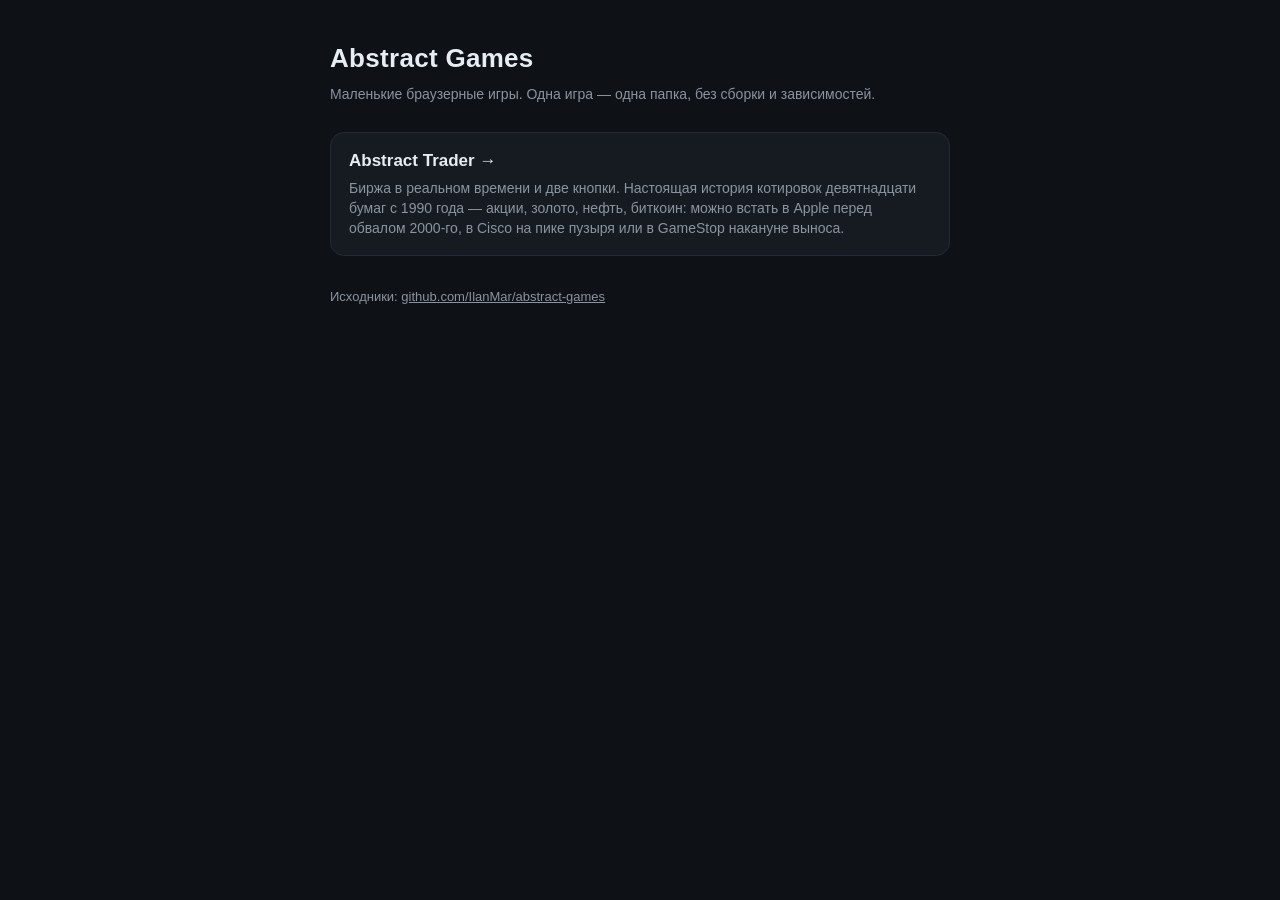
==== commit 549d45b5: "Бесконечная партия, стоп на конце истории, девять новых бумаг - проиграть больше нельзя: банкротство" ====
--- a/index.html
+++ b/index.html
@@ -46,7 +46,8 @@
         <div class="name">Abstract Trader &rarr;</div>
         <div class="about">
           Биржа в реальном времени и две кнопки. Настоящая история котировок
-          десяти бумаг с 1990 года: можно встать в Apple перед обвалом 2000-го
+          девятнадцати бумаг с 1990 года — акции, золото, нефть, биткоин:
+          можно встать в Apple перед обвалом 2000-го, в Cisco на пике пузыря
           или в GameStop накануне выноса.
         </div>
       </a>
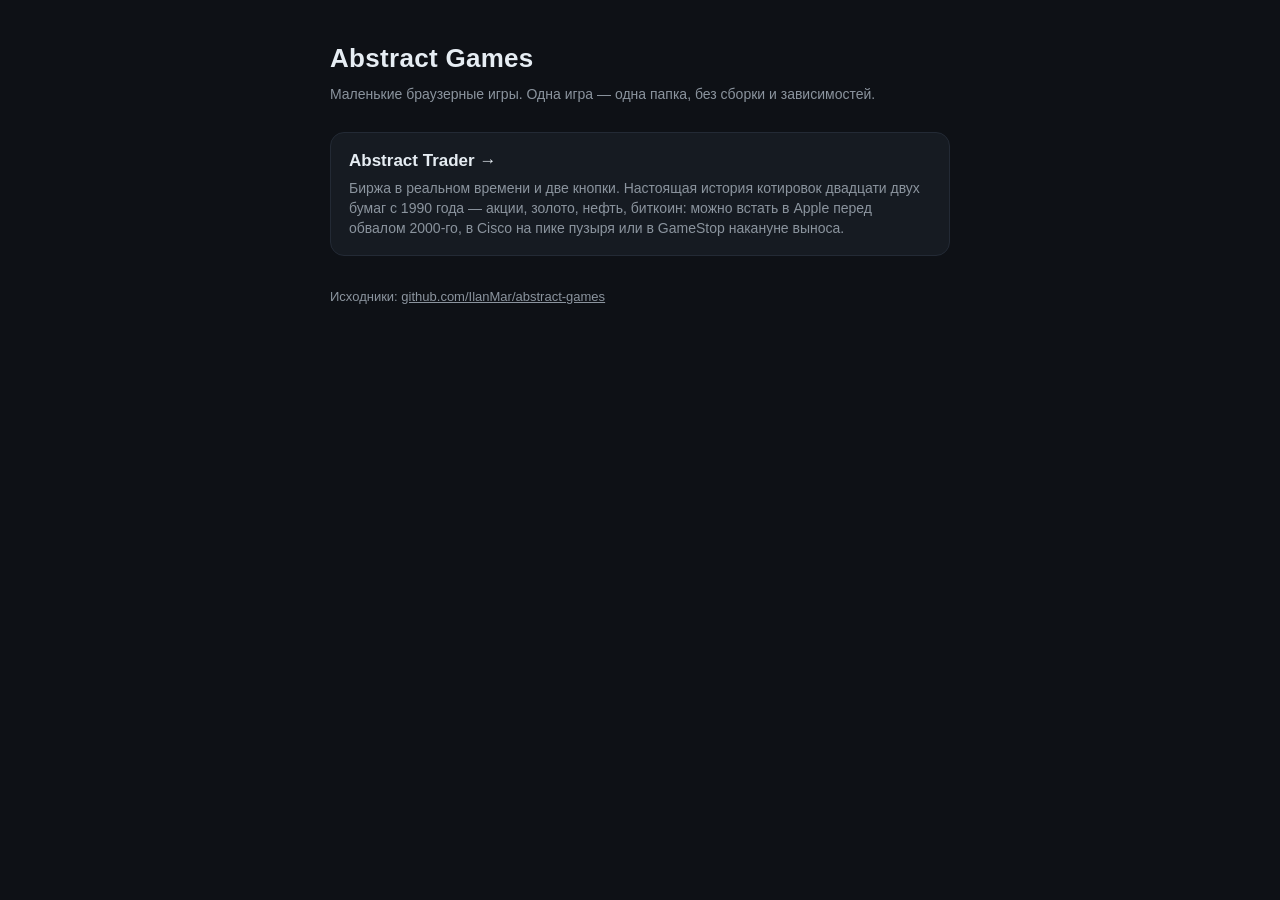
==== commit a9f479a8: "Xerox, Nokia и Citigroup — упали давно и лежат дёшево до сих пор Xerox стоит 2% от пика 1999 года, N" ====
--- a/index.html
+++ b/index.html
@@ -46,7 +46,7 @@
         <div class="name">Abstract Trader &rarr;</div>
         <div class="about">
           Биржа в реальном времени и две кнопки. Настоящая история котировок
-          девятнадцати бумаг с 1990 года — акции, золото, нефть, биткоин:
+          двадцати двух бумаг с 1990 года — акции, золото, нефть, биткоин:
           можно встать в Apple перед обвалом 2000-го, в Cisco на пике пузыря
           или в GameStop накануне выноса.
         </div>
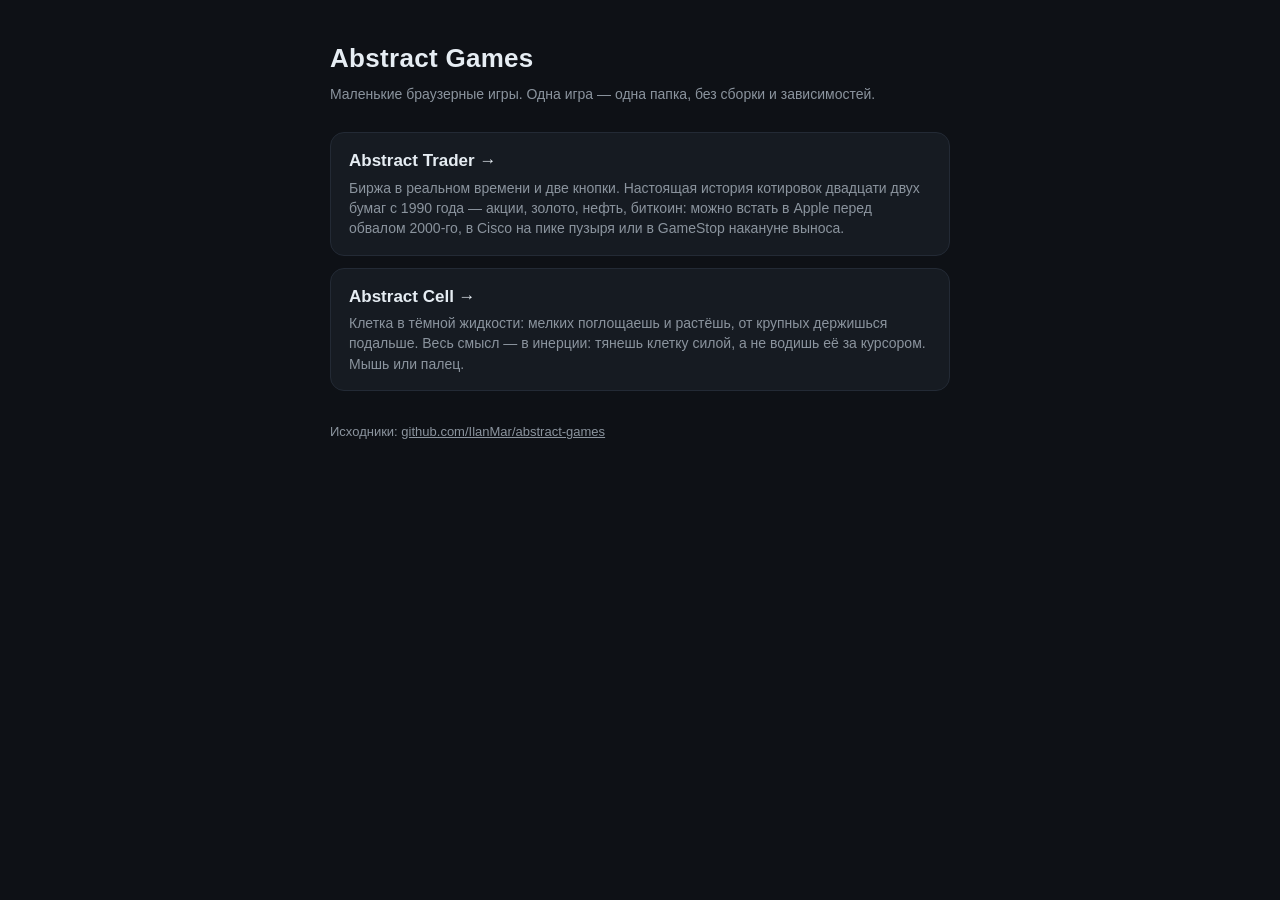
==== commit 2725deb1: "Abstract Cell: прототип про инерцию и поглощение клеток Новая папка osmos-lite/ — три файла без зави" ====
--- a/index.html
+++ b/index.html
@@ -52,6 +52,16 @@
         </div>
       </a>
     </li>
+    <li>
+      <a class="game" href="osmos-lite/">
+        <div class="name">Abstract Cell &rarr;</div>
+        <div class="about">
+          Клетка в тёмной жидкости: мелких поглощаешь и растёшь, от крупных
+          держишься подальше. Весь смысл — в инерции: тянешь клетку силой,
+          а не водишь её за курсором. Мышь или палец.
+        </div>
+      </a>
+    </li>
   </ul>
 
   <footer>Исходники: <a href="https://github.com/IlanMar/abstract-games">github.com/IlanMar/abstract-games</a></footer>
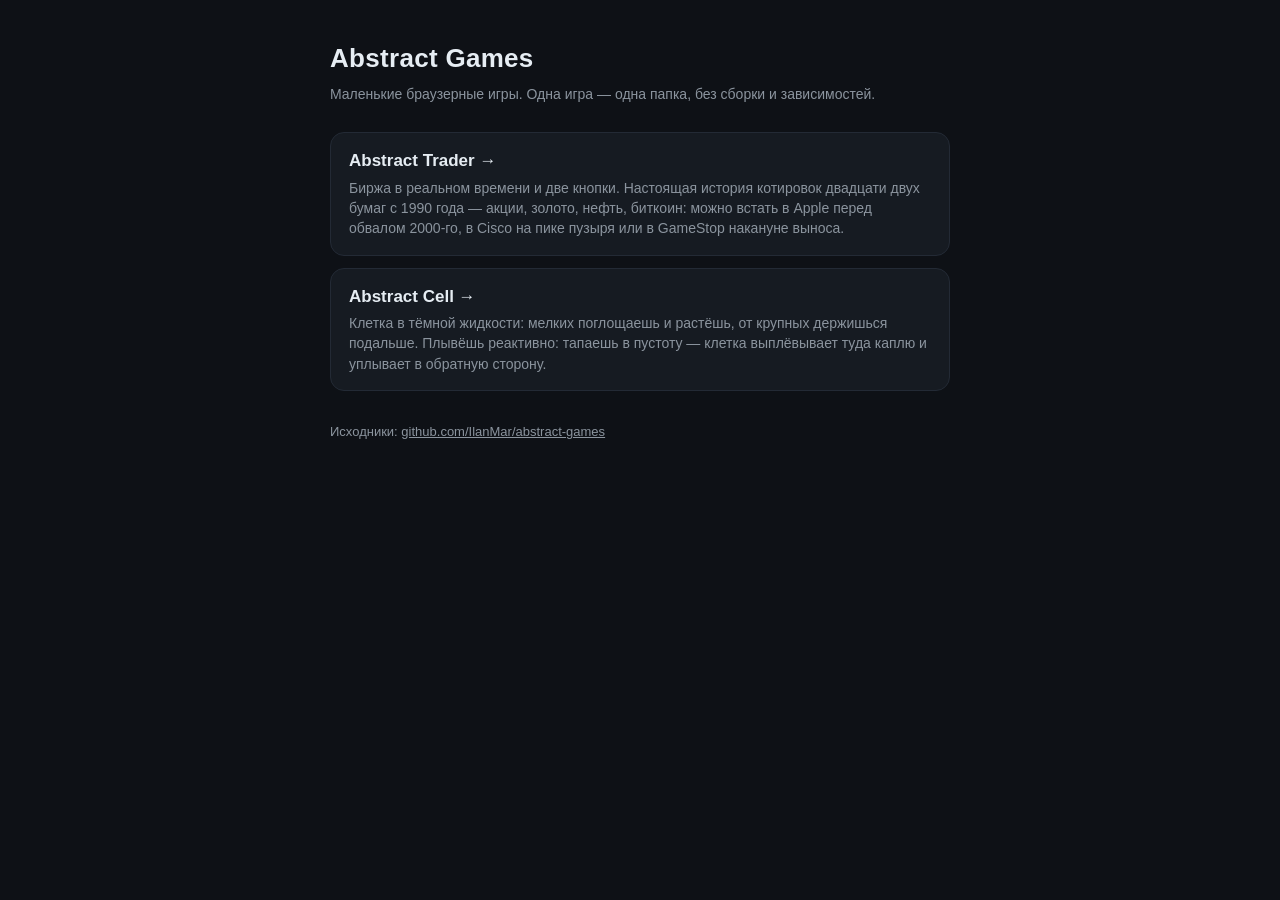
==== commit 9f3e5473: "Abstract Cell: реактивное управление каплями вместо тяги к курсору Тап в пустое место — клетка выстр" ====
--- a/index.html
+++ b/index.html
@@ -57,8 +57,8 @@
         <div class="name">Abstract Cell &rarr;</div>
         <div class="about">
           Клетка в тёмной жидкости: мелких поглощаешь и растёшь, от крупных
-          держишься подальше. Весь смысл — в инерции: тянешь клетку силой,
-          а не водишь её за курсором. Мышь или палец.
+          держишься подальше. Плывёшь реактивно: тапаешь в пустоту — клетка
+          выплёвывает туда каплю и уплывает в обратную сторону.
         </div>
       </a>
     </li>
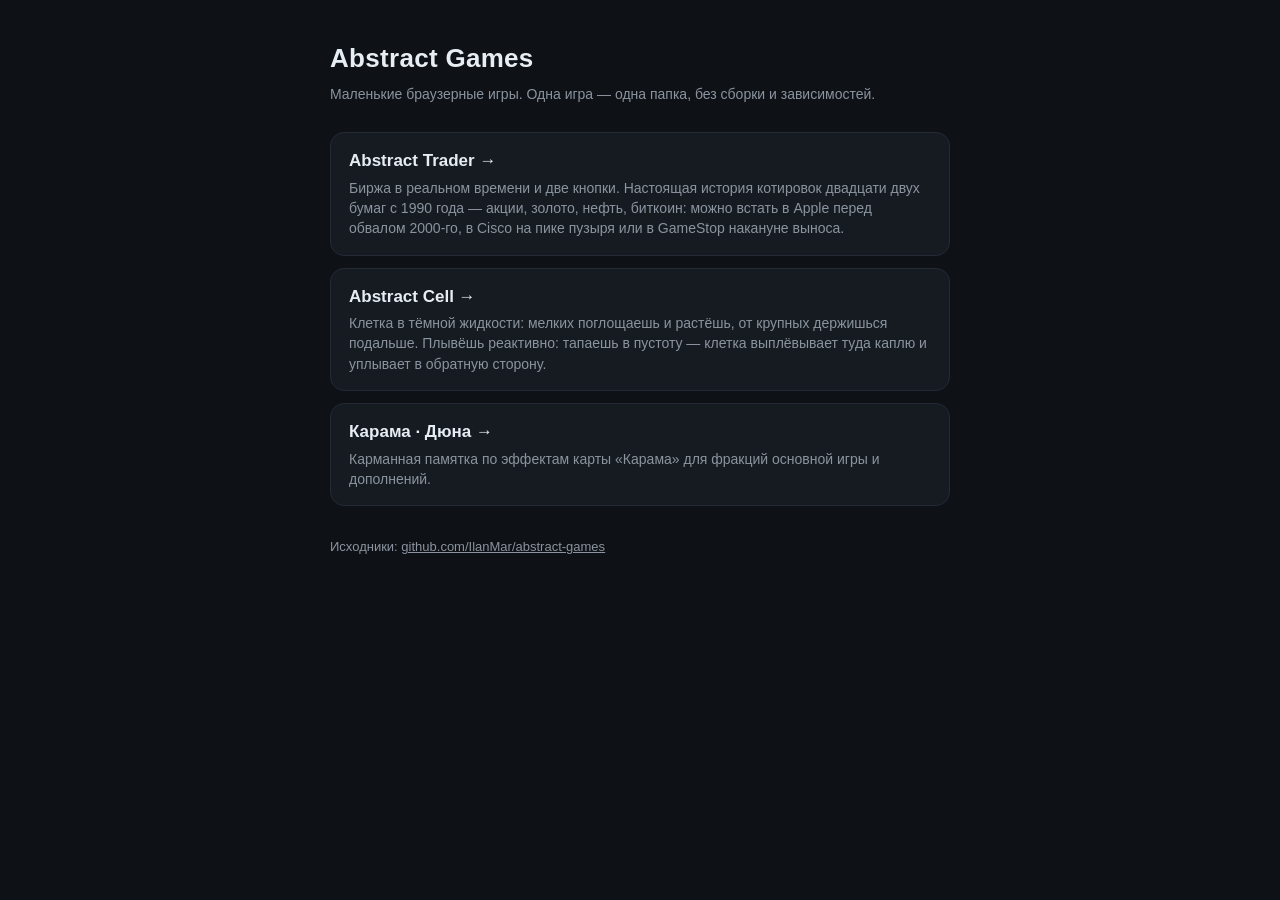
==== commit 28c5cd24: "Abstract Cell: добавлена памятка по игре «Карама — Дюна» и ссылка на неё в главном меню" ====
--- a/index.html
+++ b/index.html
@@ -62,6 +62,12 @@
         </div>
       </a>
     </li>
+    <li>
+      <a class="game" href="Karama-List/karama-list.html">
+        <div class="name">Карама · Дюна &rarr;</div>
+        <div class="about">Карманная памятка по эффектам карты «Карама» для фракций основной игры и дополнений.</div>
+      </a>
+    </li>
   </ul>
 
   <footer>Исходники: <a href="https://github.com/IlanMar/abstract-games">github.com/IlanMar/abstract-games</a></footer>
